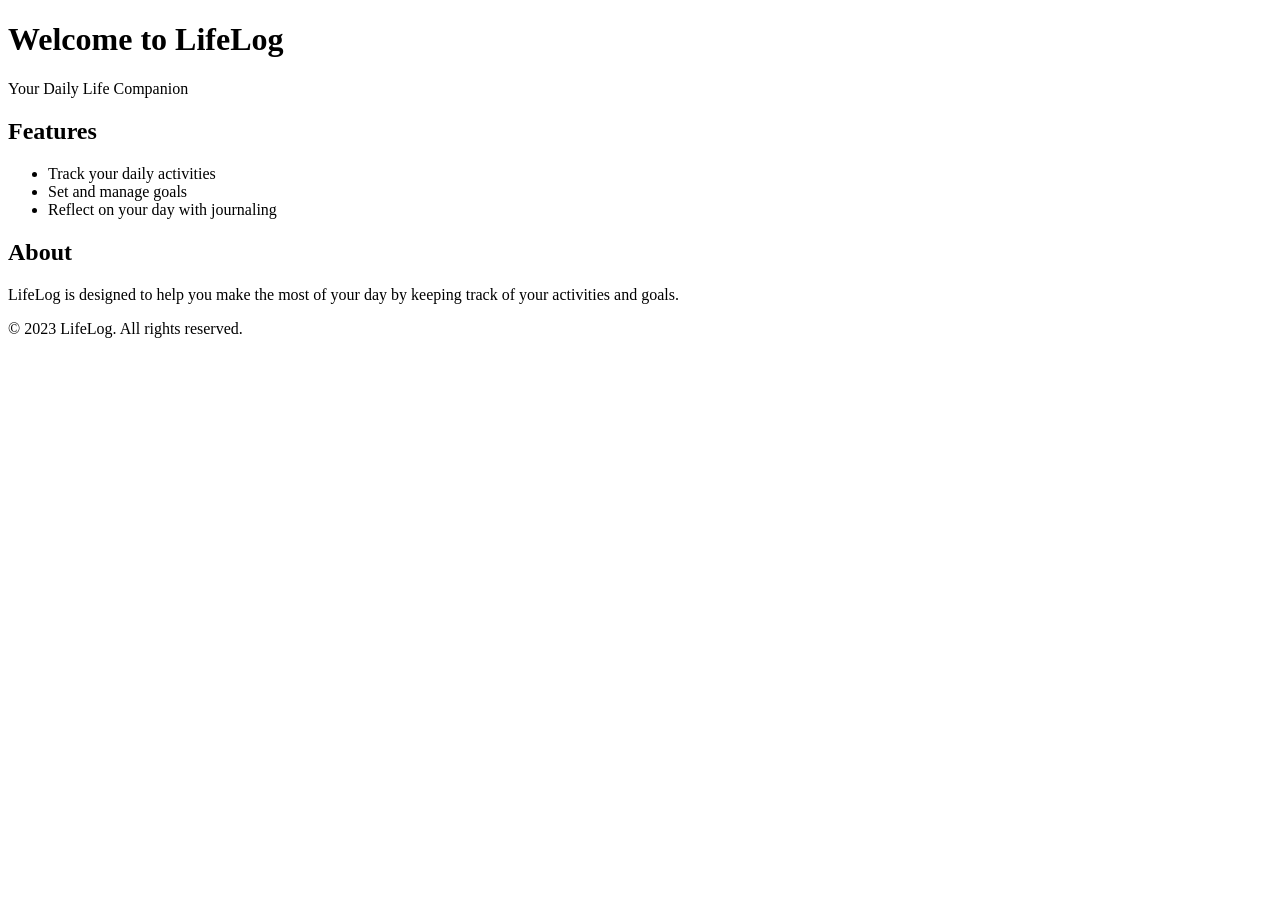
==== index.html @ 61cbae5d "Add content" ====
<!DOCTYPE html>
<html lang="en">
<head>
    <meta charset="UTF-8">
    <meta name="viewport" content="width=device-width, initial-scale=1">
    <link rel="icon" type="image/x-icon" href="favicon.ico">
    <title>LifeLog - Your Daily Life Companion</title>
    <link rel="stylesheet" href="styles.css">
</head>
<body>
    <header>
        <h1>Welcome to LifeLog</h1>
        <p>Your Daily Life Companion</p>
    </header>
    <main>
        <section id="features">
            <h2>Features</h2>
            <ul>
                <li>Track your daily activities</li>
                <li>Set and manage goals</li>
                <li>Reflect on your day with journaling</li>
            </ul>
        </section>
        <section id="about">
            <h2>About</h2>
            <p>LifeLog is designed to help you make the most of your day by keeping track of your activities and goals.</p>
        </section>
    </main>
    <footer>
        <p>&copy; 2023 LifeLog. All rights reserved.</p>
    </footer>
</body>
</html>
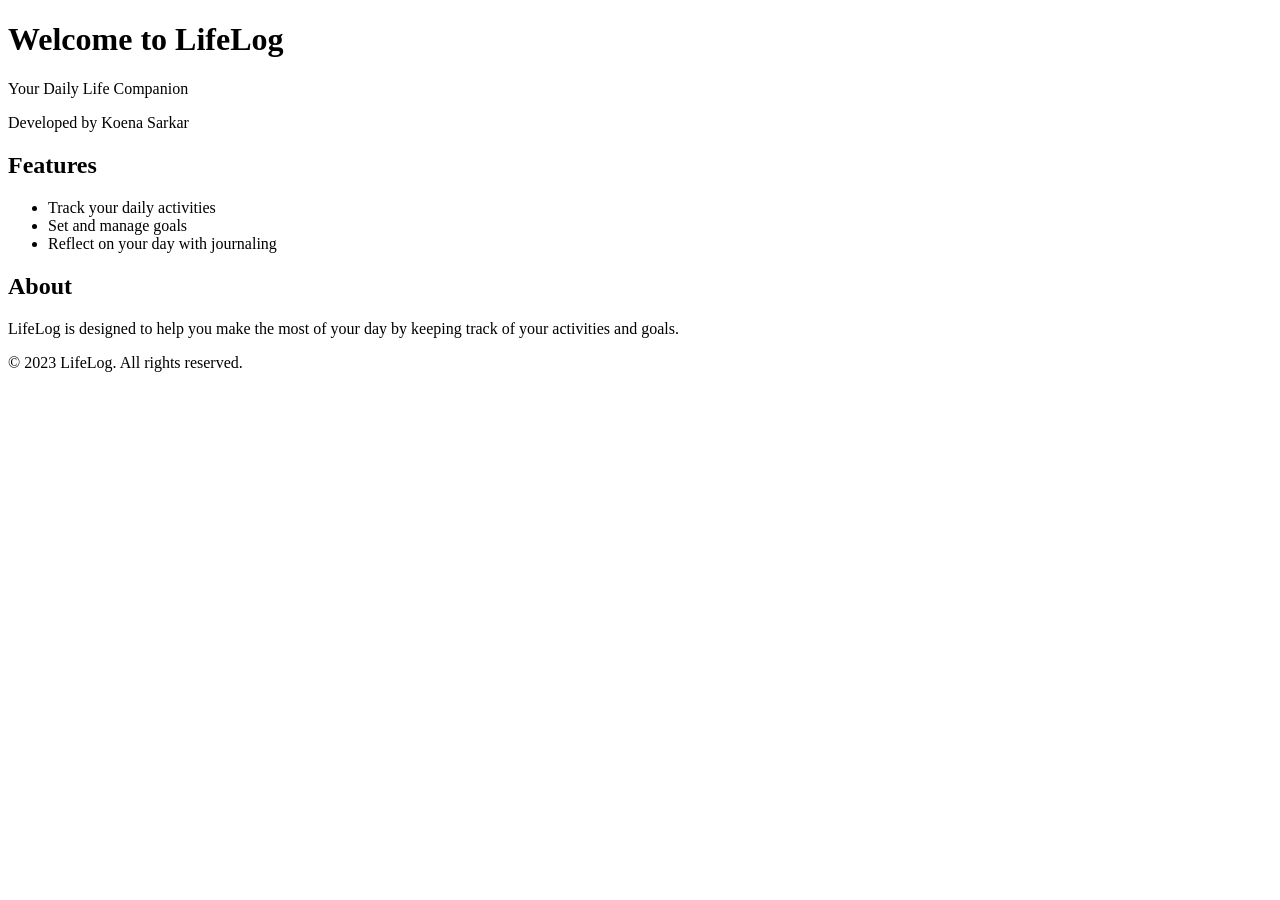
==== commit 017670f7: "Add new line" ====
--- a/index.html
+++ b/index.html
@@ -11,6 +11,7 @@
     <header>
         <h1>Welcome to LifeLog</h1>
         <p>Your Daily Life Companion</p>
+        <p>Developed by Koena Sarkar</p>
     </header>
     <main>
         <section id="features">
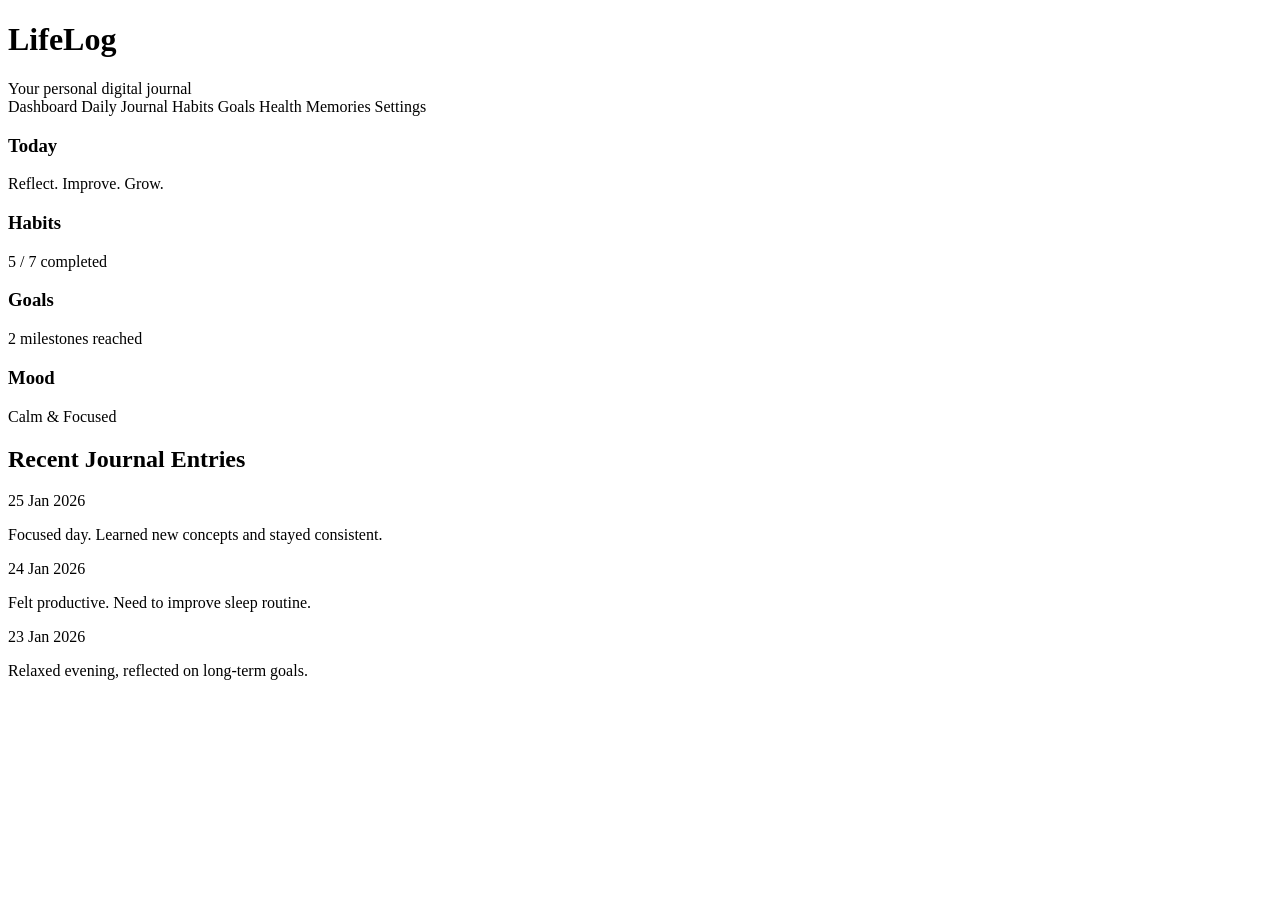
==== commit ea5d323e: "Structure of app" ====
--- a/index.html
+++ b/index.html
@@ -1,34 +1,83 @@
 <!DOCTYPE html>
 <html lang="en">
 <head>
-    <meta charset="UTF-8">
-    <meta name="viewport" content="width=device-width, initial-scale=1">
-    <link rel="icon" type="image/x-icon" href="favicon.ico">
-    <title>LifeLog - Your Daily Life Companion</title>
-    <link rel="stylesheet" href="styles.css">
+  <meta charset="UTF-8" />
+  <title>LifeLog Dashboard</title>
+  <link rel="stylesheet" href="style.css" />
+  <link href="https://fonts.googleapis.com/css2?family=Inter:wght@300;400;500;600;700&display=swap" rel="stylesheet">
 </head>
 <body>
-    <header>
-        <h1>Welcome to LifeLog</h1>
-        <p>Your Daily Life Companion</p>
-        <p>Developed by Koena Sarkar</p>
-    </header>
-    <main>
-        <section id="features">
-            <h2>Features</h2>
-            <ul>
-                <li>Track your daily activities</li>
-                <li>Set and manage goals</li>
-                <li>Reflect on your day with journaling</li>
-            </ul>
-        </section>
-        <section id="about">
-            <h2>About</h2>
-            <p>LifeLog is designed to help you make the most of your day by keeping track of your activities and goals.</p>
-        </section>
+
+  <!-- Header -->
+  <header class="header">
+    <h1>LifeLog</h1>
+    <span>Your personal digital journal</span>
+  </header>
+
+  <!-- Main Layout -->
+  <div class="container">
+
+    <!-- Sidebar -->
+    <aside class="sidebar">
+      <nav>
+        <a class="active">Dashboard</a>
+        <a>Daily Journal</a>
+        <a>Habits</a>
+        <a>Goals</a>
+        <a>Health</a>
+        <a>Memories</a>
+        <a>Settings</a>
+      </nav>
+    </aside>
+
+    <!-- Main Content -->
+    <main class="main">
+
+      <!-- Overview Cards -->
+      <section class="cards">
+        <div class="card">
+          <h3>Today</h3>
+          <p>Reflect. Improve. Grow.</p>
+        </div>
+
+        <div class="card">
+          <h3>Habits</h3>
+          <p>5 / 7 completed</p>
+        </div>
+
+        <div class="card">
+          <h3>Goals</h3>
+          <p>2 milestones reached</p>
+        </div>
+
+        <div class="card">
+          <h3>Mood</h3>
+          <p>Calm & Focused</p>
+        </div>
+      </section>
+
+      <!-- Journal Timeline -->
+      <section class="timeline">
+        <h2>Recent Journal Entries</h2>
+
+        <div class="entry">
+          <span class="date">25 Jan 2026</span>
+          <p>Focused day. Learned new concepts and stayed consistent.</p>
+        </div>
+
+        <div class="entry">
+          <span class="date">24 Jan 2026</span>
+          <p>Felt productive. Need to improve sleep routine.</p>
+        </div>
+
+        <div class="entry">
+          <span class="date">23 Jan 2026</span>
+          <p>Relaxed evening, reflected on long-term goals.</p>
+        </div>
+      </section>
+
     </main>
-    <footer>
-        <p>&copy; 2023 LifeLog. All rights reserved.</p>
-    </footer>
+  </div>
+
 </body>
-</html>+</html>
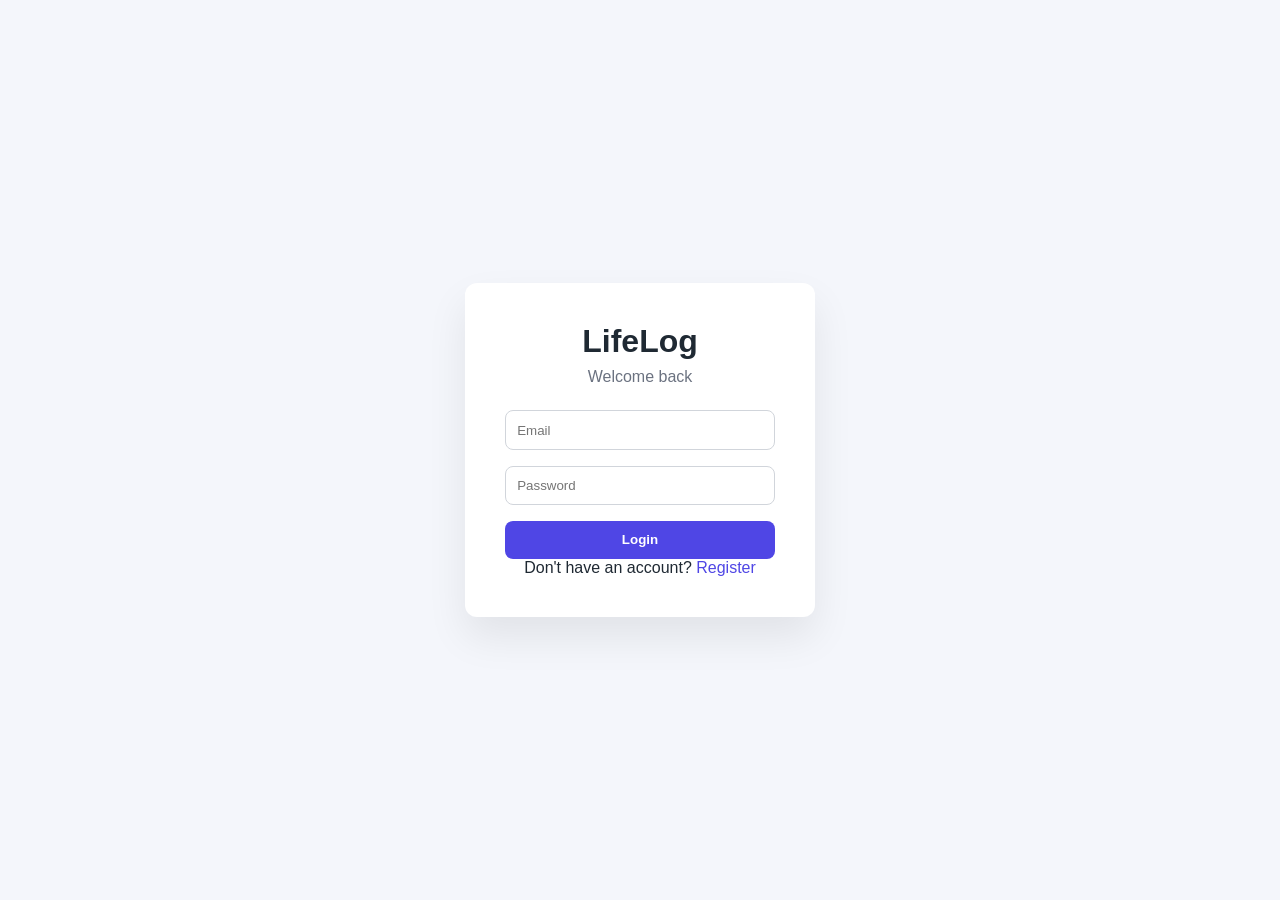
==== commit df321ee7: "Update buttons" ====
--- a/index.html
+++ b/index.html
@@ -1,82 +1,23 @@
 <!DOCTYPE html>
 <html lang="en">
 <head>
-  <meta charset="UTF-8" />
-  <title>LifeLog Dashboard</title>
-  <link rel="stylesheet" href="style.css" />
-  <link href="https://fonts.googleapis.com/css2?family=Inter:wght@300;400;500;600;700&display=swap" rel="stylesheet">
+  <meta charset="UTF-8">
+  <title>LifeLog | Login</title>
+  <link rel="stylesheet" href="style.css">
 </head>
-<body>
+<body class="auth-body">
 
-  <!-- Header -->
-  <header class="header">
+  <div class="auth-card">
     <h1>LifeLog</h1>
-    <span>Your personal digital journal</span>
-  </header>
+    <p>Welcome back</p>
 
-  <!-- Main Layout -->
-  <div class="container">
+    <form>
+      <input type="email" placeholder="Email" required>
+      <input type="password" placeholder="Password" required>
+      <a href="dashboard.html"><button type="submit">Login</button></a>
+    </form>
 
-    <!-- Sidebar -->
-    <aside class="sidebar">
-      <nav>
-        <a class="active">Dashboard</a>
-        <a>Daily Journal</a>
-        <a>Habits</a>
-        <a>Goals</a>
-        <a>Health</a>
-        <a>Memories</a>
-        <a>Settings</a>
-      </nav>
-    </aside>
-
-    <!-- Main Content -->
-    <main class="main">
-
-      <!-- Overview Cards -->
-      <section class="cards">
-        <div class="card">
-          <h3>Today</h3>
-          <p>Reflect. Improve. Grow.</p>
-        </div>
-
-        <div class="card">
-          <h3>Habits</h3>
-          <p>5 / 7 completed</p>
-        </div>
-
-        <div class="card">
-          <h3>Goals</h3>
-          <p>2 milestones reached</p>
-        </div>
-
-        <div class="card">
-          <h3>Mood</h3>
-          <p>Calm & Focused</p>
-        </div>
-      </section>
-
-      <!-- Journal Timeline -->
-      <section class="timeline">
-        <h2>Recent Journal Entries</h2>
-
-        <div class="entry">
-          <span class="date">25 Jan 2026</span>
-          <p>Focused day. Learned new concepts and stayed consistent.</p>
-        </div>
-
-        <div class="entry">
-          <span class="date">24 Jan 2026</span>
-          <p>Felt productive. Need to improve sleep routine.</p>
-        </div>
-
-        <div class="entry">
-          <span class="date">23 Jan 2026</span>
-          <p>Relaxed evening, reflected on long-term goals.</p>
-        </div>
-      </section>
-
-    </main>
+    <span>Don't have an account? <a href="register.html">Register</a></span>
   </div>
 
 </body>
--- a/style.css
+++ b/style.css
@@ -0,0 +1,139 @@
+* {
+  margin: 0;
+  padding: 0;
+  box-sizing: border-box;
+  font-family: 'Segoe UI', sans-serif;
+}
+
+body {
+  background: #f4f6fb;
+  color: #1f2933;
+}
+
+/* AUTH */
+.auth-body {
+  display: flex;
+  justify-content: center;
+  align-items: center;
+  height: 100vh;
+}
+
+.auth-card {
+  background: white;
+  padding: 2.5rem;
+  width: 350px;
+  border-radius: 12px;
+  text-align: center;
+  box-shadow: 0 20px 40px rgba(0,0,0,0.08);
+}
+
+.auth-card h1 {
+  margin-bottom: 0.5rem;
+}
+
+.auth-card p {
+  margin-bottom: 1.5rem;
+  color: #6b7280;
+}
+
+.auth-card input {
+  width: 100%;
+  padding: 0.7rem;
+  margin-bottom: 1rem;
+  border-radius: 8px;
+  border: 1px solid #d1d5db;
+}
+
+.auth-card button {
+  width: 100%;
+  padding: 0.7rem;
+  background: #4f46e5;
+  color: white;
+  border: none;
+  border-radius: 8px;
+  font-weight: bold;
+  cursor: pointer;
+}
+
+.auth-card a {
+  color: #4f46e5;
+  text-decoration: none;
+}
+
+/* DASHBOARD */
+.topbar {
+  background: #4f46e5;
+  color: white;
+  padding: 1rem 2rem;
+  display: flex;
+  justify-content: space-between;
+}
+
+.layout {
+  display: flex;
+  min-height: calc(100vh - 64px);
+}
+
+.sidebar {
+  width: 200px;
+  background: white;
+  padding: 1.5rem;
+  border-right: 1px solid #e5e7eb;
+}
+
+.sidebar a {
+  display: block;
+  padding: 0.7rem;
+  margin-bottom: 0.5rem;
+  border-radius: 8px;
+  cursor: pointer;
+}
+
+.sidebar .active,
+.sidebar a:hover {
+  background: #eef2ff;
+  color: #4338ca;
+}
+
+.content {
+  flex: 1;
+  padding: 2rem;
+}
+
+/* Summary */
+.summary {
+  display: grid;
+  grid-template-columns: repeat(auto-fit, minmax(160px, 1fr));
+  gap: 1rem;
+  margin-bottom: 2rem;
+}
+
+.box {
+  background: white;
+  padding: 1.2rem;
+  border-radius: 12px;
+  text-align: center;
+  box-shadow: 0 10px 20px rgba(0,0,0,0.05);
+}
+
+/* Cards */
+.card {
+  background: white;
+  padding: 1.5rem;
+  border-radius: 12px;
+  margin-bottom: 1.5rem;
+  box-shadow: 0 10px 20px rgba(0,0,0,0.05);
+}
+
+.card h3 {
+  margin-bottom: 1rem;
+}
+
+.card input,
+.card textarea,
+.card select {
+  width: 100%;
+  padding: 0.7rem;
+  border-radius: 8px;
+  border: 1px solid #d1d5db;
+}
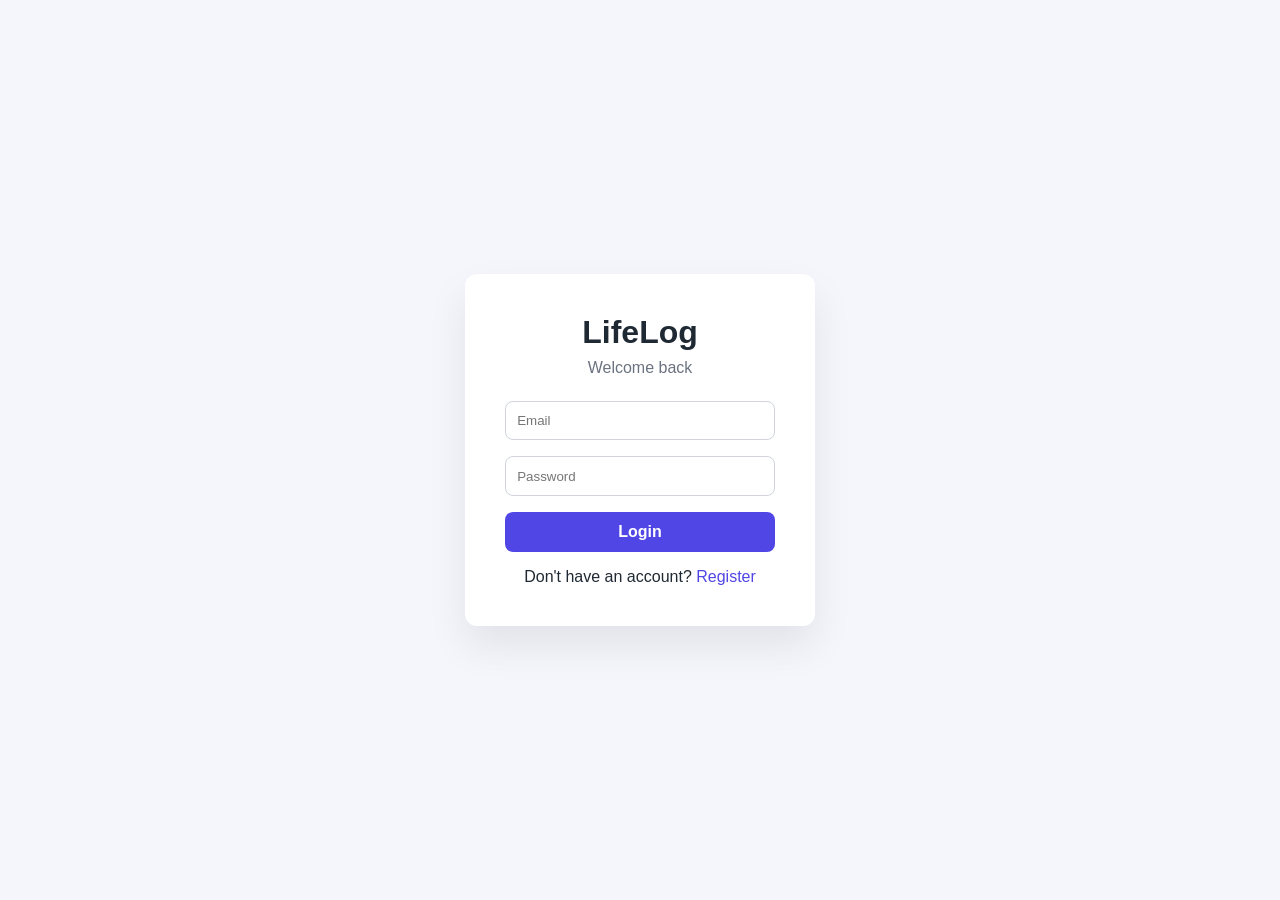
==== commit 1a4f1032: "Edit spacing and links" ====
--- a/index.html
+++ b/index.html
@@ -14,7 +14,7 @@
     <form>
       <input type="email" placeholder="Email" required>
       <input type="password" placeholder="Password" required>
-      <a href="dashboard.html"><button type="submit">Login</button></a>
+      <a class="button1" href="dashboard.html">Login</a>
     </form>
 
     <span>Don't have an account? <a href="register.html">Register</a></span>
--- a/style.css
+++ b/style.css
@@ -44,8 +44,7 @@
   border: 1px solid #d1d5db;
 }
 
-.auth-card button {
-  width: 100%;
+.button1 {
   padding: 0.7rem;
   background: #4f46e5;
   color: white;
@@ -53,9 +52,12 @@
   border-radius: 8px;
   font-weight: bold;
   cursor: pointer;
+  display: block;
+  text-decoration: none;
+  margin-bottom: 1em;
 }
 
-.auth-card a {
+.auth-card span a {
   color: #4f46e5;
   text-decoration: none;
 }
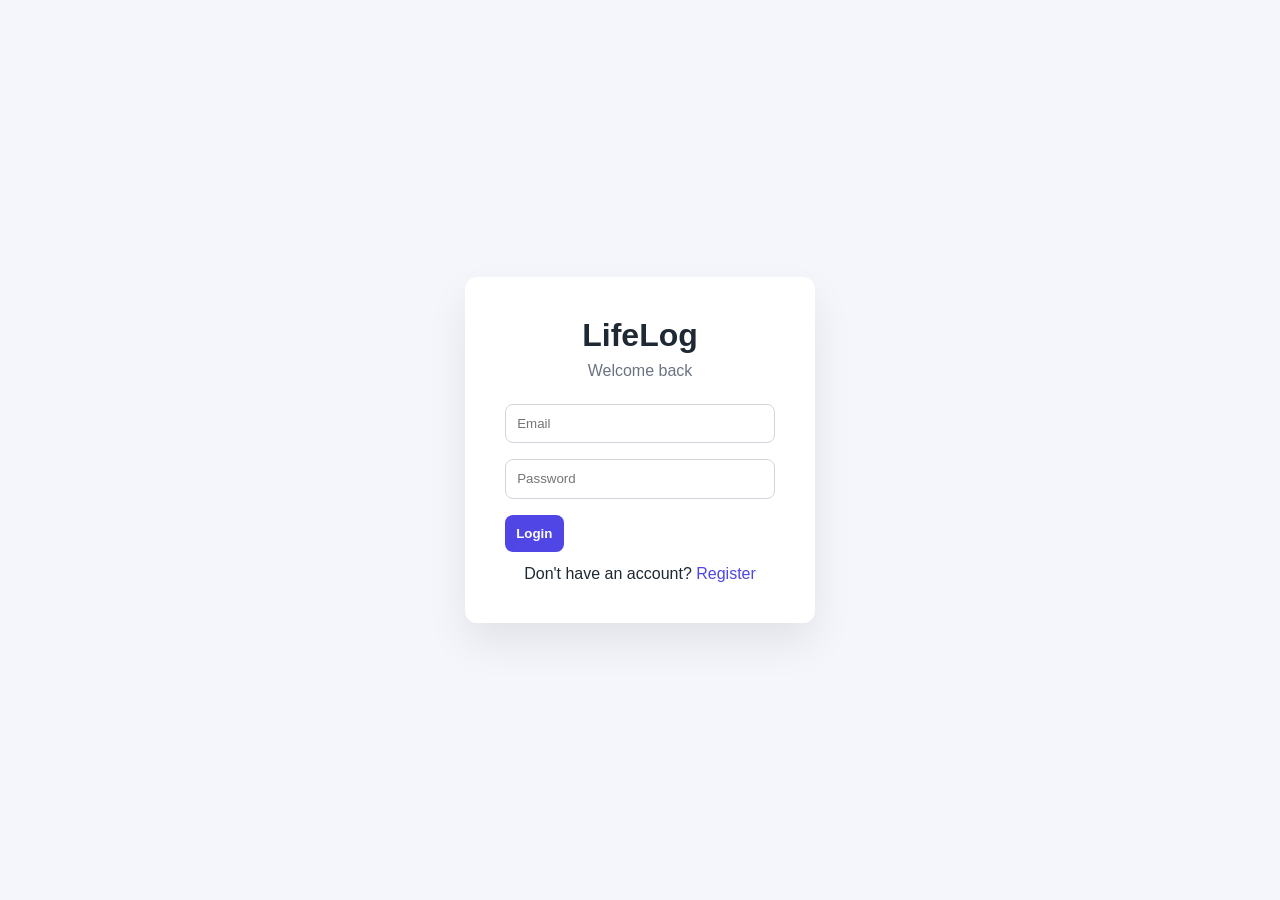
==== commit ab786b59: "Change submit type" ====
--- a/index.html
+++ b/index.html
@@ -14,11 +14,11 @@
     <form>
       <input type="email" placeholder="Email" required>
       <input type="password" placeholder="Password" required>
-      <a class="button1" href="dashboard.html">Login</a>
+      <button class="button1" type="submit">Login</button>
     </form>
 
     <span>Don't have an account? <a href="register.html">Register</a></span>
   </div>
-
+  <script src="script.js"></script>
 </body>
-</html>
+</html>
--- a/style.css
+++ b/style.css
@@ -138,4 +138,4 @@
   padding: 0.7rem;
   border-radius: 8px;
   border: 1px solid #d1d5db;
-}
+}
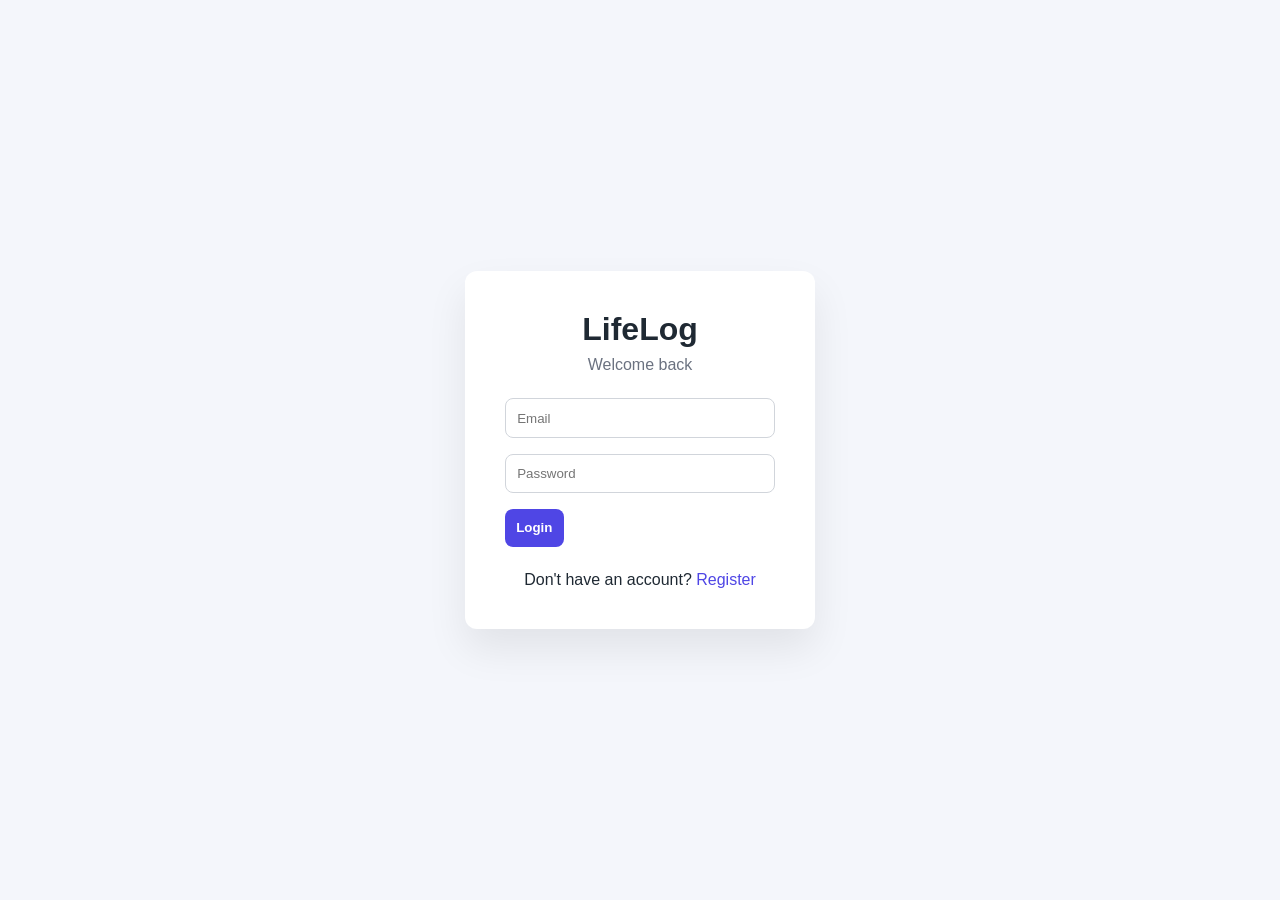
==== commit b56f94dd: "Error Message included" ====
--- a/index.html
+++ b/index.html
@@ -11,11 +11,13 @@
     <h1>LifeLog</h1>
     <p>Welcome back</p>
 
-    <form>
-      <input type="email" placeholder="Email" required>
-      <input type="password" placeholder="Password" required>
-      <button class="button1" type="submit">Login</button>
+    <form id="loginForm">
+      <input type="email" id ="email" placeholder="Email" required>
+      <input type="password" id="password" placeholder="Password" required>
+      <button class="button1" type="submit">Login</button> <!-- Login button type changed so that control can be taken over by javascript -->
     </form>
+    <!--to show error message on wrong credentials -->
+    <p id="errorMsg"></p>
 
     <span>Don't have an account? <a href="register.html">Register</a></span>
   </div>
